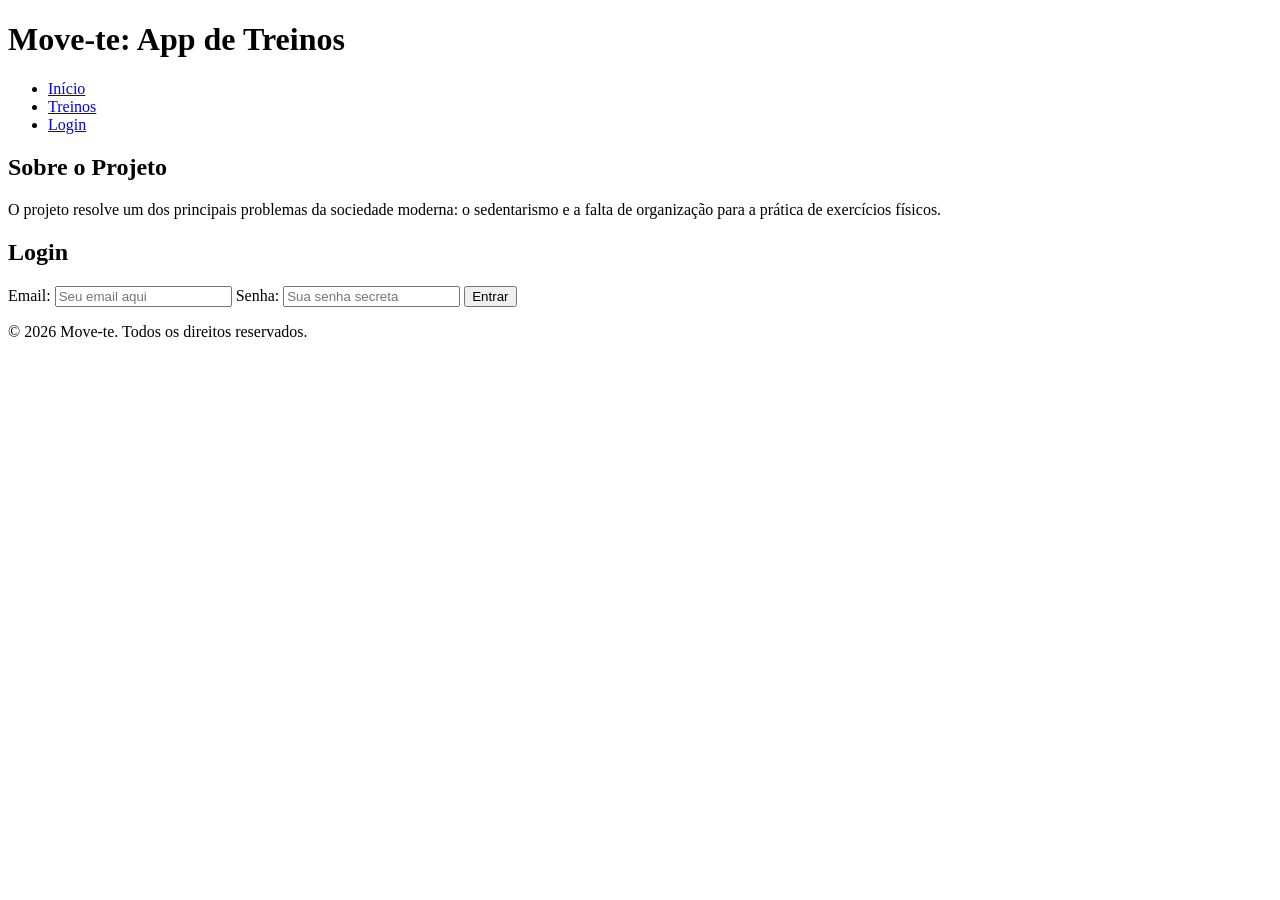
==== index.html @ 278336bd "Create index.html" ====
<!DOCTYPE html>
<html lang="pt-br">
    <head>
        <meta charset="UTF-8">
        <title>App de Treinos</title>
    </head>
    <body>
       
       
        <header>
            <h1>Move-te: App de Treinos</h1>
            <nav>
                <ul>
                    <li><a href="#">Início</a></li>
                    <li><a href="#">Treinos</a></li>
                    <li><a href="#">Login</a></li>
                </ul>
            </nav>
        </header>

        <main>
            <section>
                <h2>Sobre o Projeto</h2>
                <p>
                    O projeto resolve um dos principais problemas da sociedade moderna: 
                    o sedentarismo e a falta de organização para a prática de exercícios físicos.
                </p>
            </section>

            <section>
    <h2>Login</h2>
    <form>
        <label>Email:</label>
<input type="email" placeholder="Seu email aqui">

<label>Senha:</label>
<input type="password" placeholder="Sua senha secreta">

<button type="submit">Entrar</button>
        </form>
</section>

        </main>

        <footer>
            <p>&copy; 2026 Move-te. Todos os direitos reservados.</p>
        </footer>
    </body>
</html>
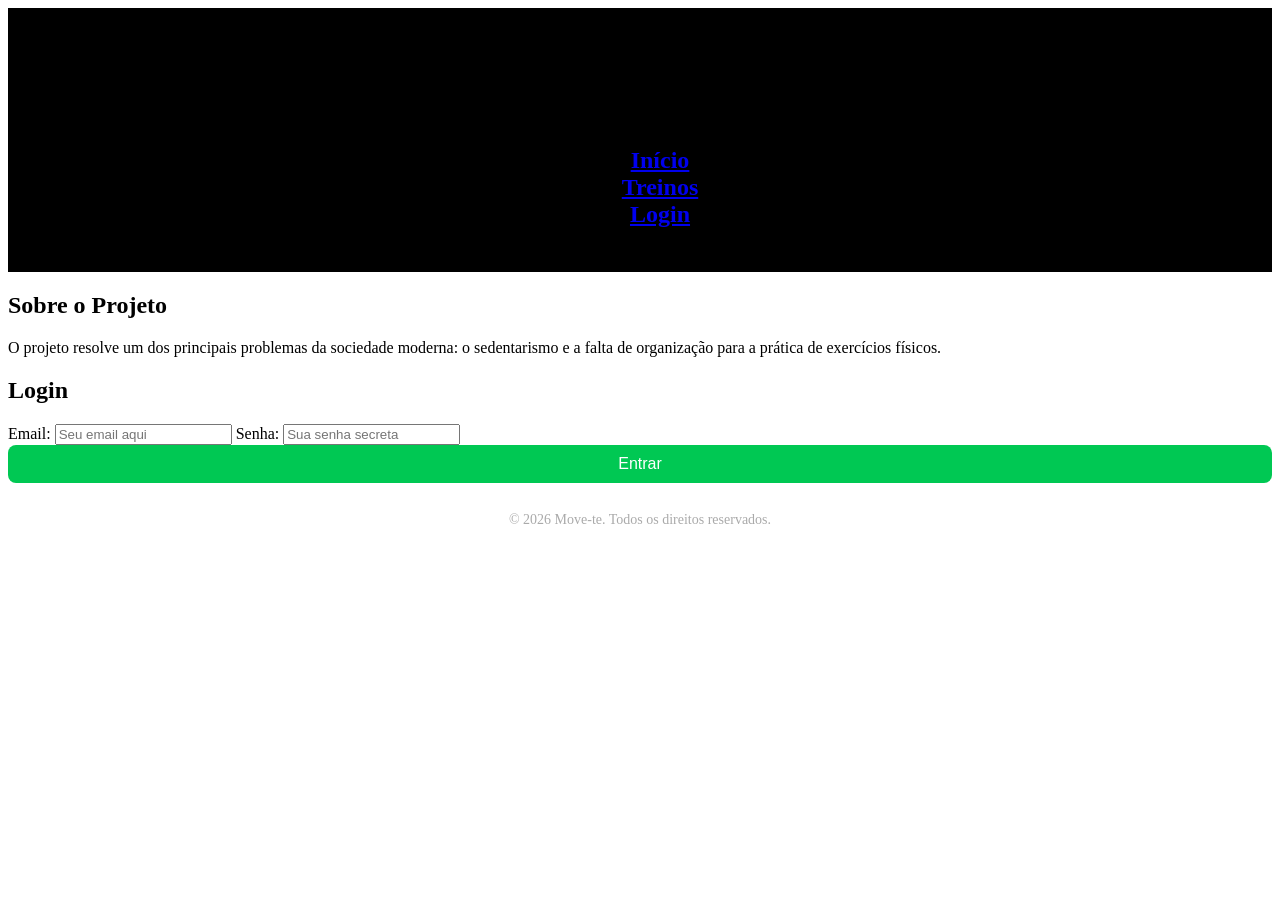
==== commit 5bc97e38: "Update index.html" ====
--- a/index.html
+++ b/index.html
@@ -2,7 +2,8 @@
 <html lang="pt-br">
     <head>
         <meta charset="UTF-8">
-        <title>App de Treinos</title>
+    <title>App Fitness</title>
+    <link rel="stylesheet" href="style.css">
     </head>
     <body>
        
--- a/style.css
+++ b/style.css
@@ -0,0 +1,94 @@
+<!DOCTYPE html>
+<html lang="pt-br">
+<head>
+    <meta charset="UTF-8">
+    <title>App Fitness</title>
+    <style>
+        body {
+            margin: 0;
+            font-family: Arial, sans-serif;
+            background-color: #111;
+            color: white;
+        }
+
+        header {
+            background-color: #000;
+            padding: 20px;
+            text-align: center;
+            font-size: 24px;
+            font-weight: bold;
+        }
+
+        .container {
+            padding: 20px;
+        }
+
+        .card {
+            background-color: #1e1e1e;
+            padding: 15px;
+            margin-bottom: 15px;
+            border-radius: 10px;
+        }
+
+        .card h2 {
+            margin-top: 0;
+        }
+
+        button {
+            width: 100%;
+            padding: 10px;
+            border: none;
+            border-radius: 8px;
+            background-color: #00c853;
+            color: white;
+            font-size: 16px;
+            cursor: pointer;
+        }
+
+        button:hover {
+            background-color: #00a844;
+        }
+
+        footer {
+            text-align: center;
+            padding: 15px;
+            font-size: 14px;
+            color: #aaa;
+        }
+    </style>
+</head>
+<body>
+
+<header>
+    IronTrack - App de Atividade Física
+</header>
+
+<div class="container">
+
+    <div class="card">
+        <h2>Treino de Hoje</h2>
+        <p>Peito e Tríceps</p>
+        <p>Duração: 1 hora</p>
+        <p>Calorias: 500 kcal</p>
+    </div>
+
+    <div class="card">
+        <h2>Próximo Treino</h2>
+        <p>Quarta - Pernas</p>
+    </div>
+
+    <div class="card">
+        <h2>Progresso</h2>
+        <p>Treinos na semana: 3</p>
+    </div>
+
+    <button>Iniciar Treino</button>
+
+</div>
+
+<footer>
+    © 2026 IronTrack
+</footer>
+
+</body>
+</html>
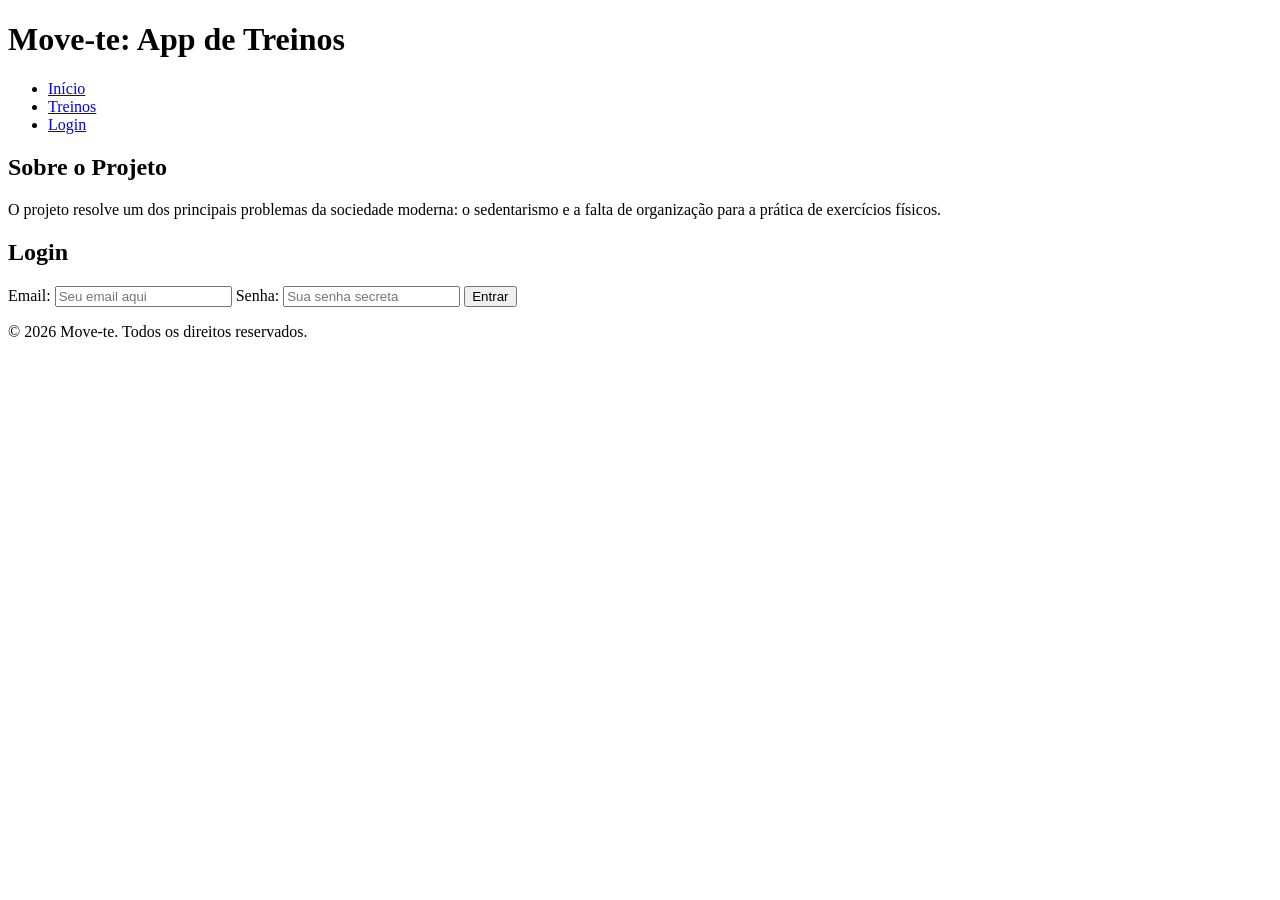
==== commit 9fa0b6f9: "Update index.html" ====
--- a/index.html
+++ b/index.html
@@ -2,7 +2,7 @@
 <html lang="pt-br">
     <head>
         <meta charset="UTF-8">
-    <title>App Fitness</title>
+    <title>App de treino</title>
     <link rel="stylesheet" href="style.css">
     </head>
     <body>
@@ -46,5 +46,6 @@
         <footer>
             <p>&copy; 2026 Move-te. Todos os direitos reservados.</p>
         </footer>
+         <script src="script.js"></script>
     </body>
 </html>
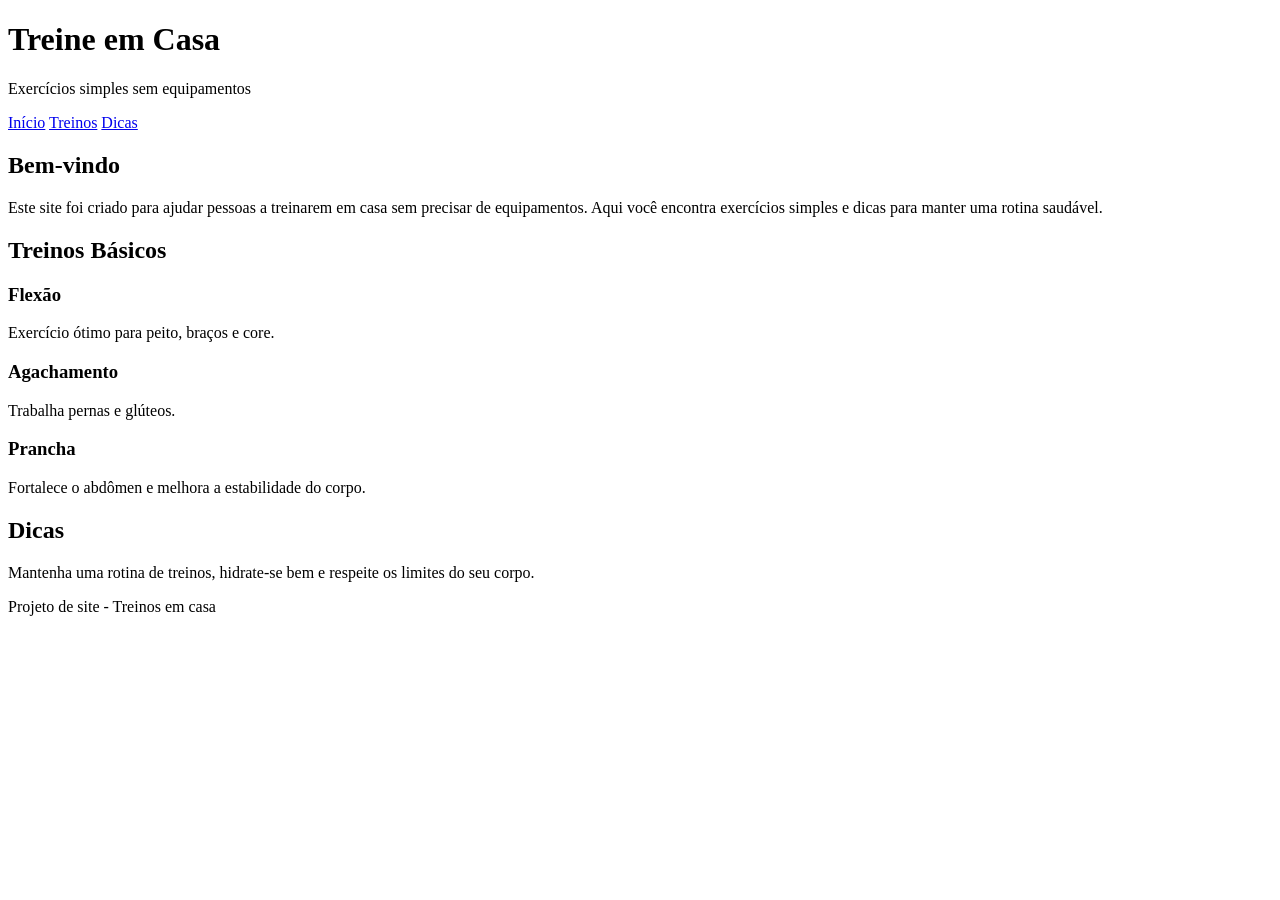
==== commit 082ef2f1: "Update index.html" ====
--- a/index.html
+++ b/index.html
@@ -1,51 +1,61 @@
 <!DOCTYPE html>
 <html lang="pt-br">
-    <head>
-        <meta charset="UTF-8">
-    <title>App de treino</title>
-    <link rel="stylesheet" href="style.css">
-    </head>
-    <body>
-       
-       
-        <header>
-            <h1>Move-te: App de Treinos</h1>
-            <nav>
-                <ul>
-                    <li><a href="#">Início</a></li>
-                    <li><a href="#">Treinos</a></li>
-                    <li><a href="#">Login</a></li>
-                </ul>
-            </nav>
-        </header>
+<head>
+<meta charset="UTF-8">
+<meta name="viewport" content="width=device-width, initial-scale=1.0">
+<title>Treine em Casa</title>
 
-        <main>
-            <section>
-                <h2>Sobre o Projeto</h2>
-                <p>
-                    O projeto resolve um dos principais problemas da sociedade moderna: 
-                    o sedentarismo e a falta de organização para a prática de exercícios físicos.
-                </p>
-            </section>
+<link rel="stylesheet" href="style.css">
+</head>
 
-            <section>
-    <h2>Login</h2>
-    <form>
-        <label>Email:</label>
-<input type="email" placeholder="Seu email aqui">
+<body>
 
-<label>Senha:</label>
-<input type="password" placeholder="Sua senha secreta">
+<header>
+<h1>Treine em Casa</h1>
+<p>Exercícios simples sem equipamentos</p>
+</header>
 
-<button type="submit">Entrar</button>
-        </form>
+<nav>
+<a href="#inicio">Início</a>
+<a href="#treinos">Treinos</a>
+<a href="#dicas">Dicas</a>
+</nav>
+
+<section id="inicio">
+<h2>Bem-vindo</h2>
+<p>Este site foi criado para ajudar pessoas a treinarem em casa sem precisar de equipamentos. Aqui você encontra exercícios simples e dicas para manter uma rotina saudável.</p>
 </section>
 
-        </main>
+<section id="treinos">
+<h2>Treinos Básicos</h2>
 
-        <footer>
-            <p>&copy; 2026 Move-te. Todos os direitos reservados.</p>
-        </footer>
-         <script src="script.js"></script>
-    </body>
+<div>
+<h3>Flexão</h3>
+<p>Exercício ótimo para peito, braços e core.</p>
+</div>
+
+<div>
+<h3>Agachamento</h3>
+<p>Trabalha pernas e glúteos.</p>
+</div>
+
+<div>
+<h3>Prancha</h3>
+<p>Fortalece o abdômen e melhora a estabilidade do corpo.</p>
+</div>
+
+</section>
+
+<section id="dicas">
+<h2>Dicas</h2>
+<p>Mantenha uma rotina de treinos, hidrate-se bem e respeite os limites do seu corpo.</p>
+</section>
+
+<footer>
+<p>Projeto de site - Treinos em casa</p>
+</footer>
+
+<script src="script.js"></script>
+
+</body>
 </html>
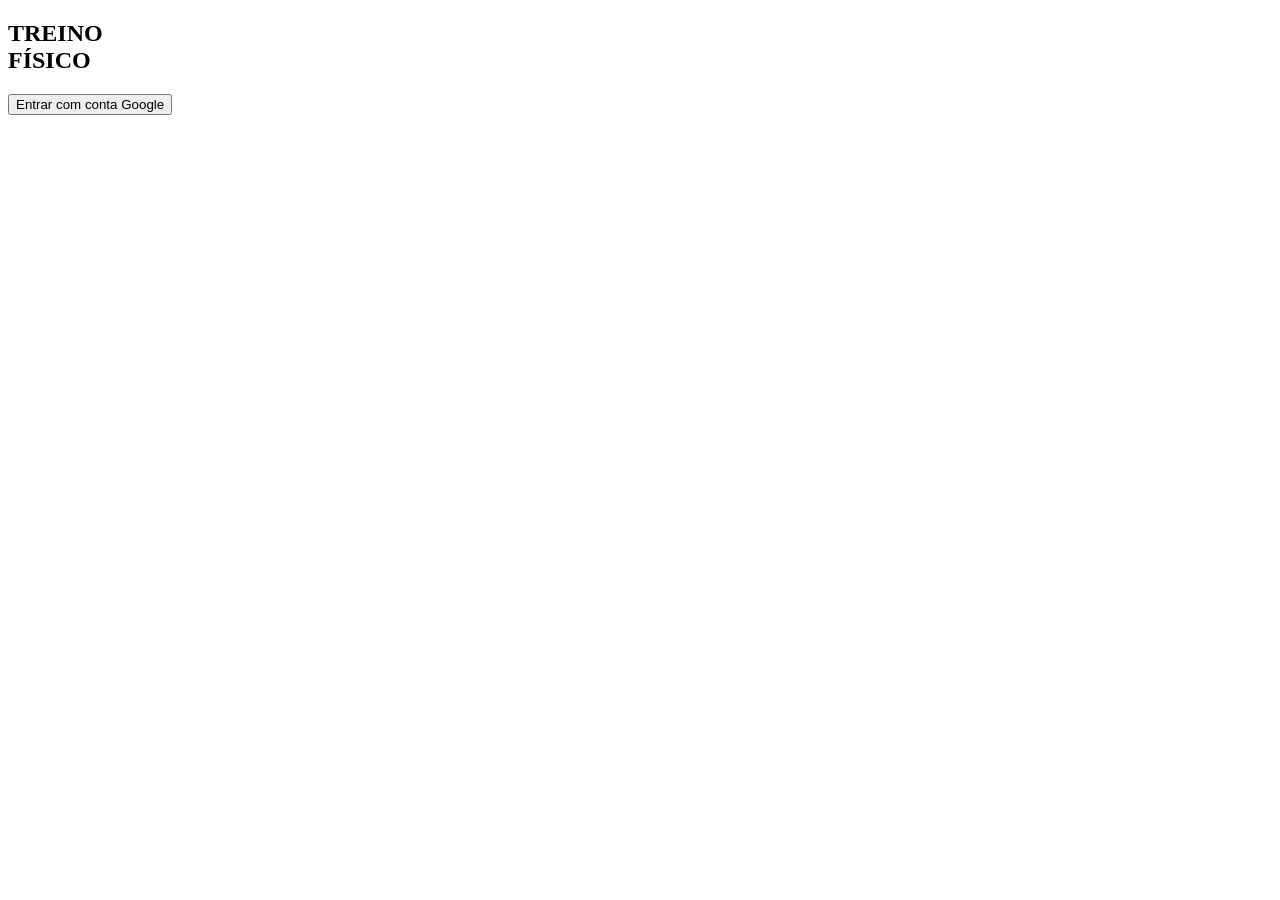
==== commit 4cf3cfd8: "Update index.html" ====
--- a/index.html
+++ b/index.html
@@ -3,59 +3,25 @@
 <head>
 <meta charset="UTF-8">
 <meta name="viewport" content="width=device-width, initial-scale=1.0">
-<title>Treine em Casa</title>
+
+<title>Treino Físico</title>
 
 <link rel="stylesheet" href="style.css">
 </head>
 
 <body>
 
-<header>
-<h1>Treine em Casa</h1>
-<p>Exercícios simples sem equipamentos</p>
-</header>
+<section class="hero">
 
-<nav>
-<a href="#inicio">Início</a>
-<a href="#treinos">Treinos</a>
-<a href="#dicas">Dicas</a>
-</nav>
+<div class="conteudo">
+<h1>TREINO<br>FÍSICO</h1>
 
-<section id="inicio">
-<h2>Bem-vindo</h2>
-<p>Este site foi criado para ajudar pessoas a treinarem em casa sem precisar de equipamentos. Aqui você encontra exercícios simples e dicas para manter uma rotina saudável.</p>
-</section>
-
-<section id="treinos">
-<h2>Treinos Básicos</h2>
-
-<div>
-<h3>Flexão</h3>
-<p>Exercício ótimo para peito, braços e core.</p>
-</div>
-
-<div>
-<h3>Agachamento</h3>
-<p>Trabalha pernas e glúteos.</p>
-</div>
-
-<div>
-<h3>Prancha</h3>
-<p>Fortalece o abdômen e melhora a estabilidade do corpo.</p>
+<button class="login">
+Entrar com conta Google
+</button>
 </div>
 
 </section>
 
-<section id="dicas">
-<h2>Dicas</h2>
-<p>Mantenha uma rotina de treinos, hidrate-se bem e respeite os limites do seu corpo.</p>
-</section>
-
-<footer>
-<p>Projeto de site - Treinos em casa</p>
-</footer>
-
-<script src="script.js"></script>
-
 </body>
 </html>
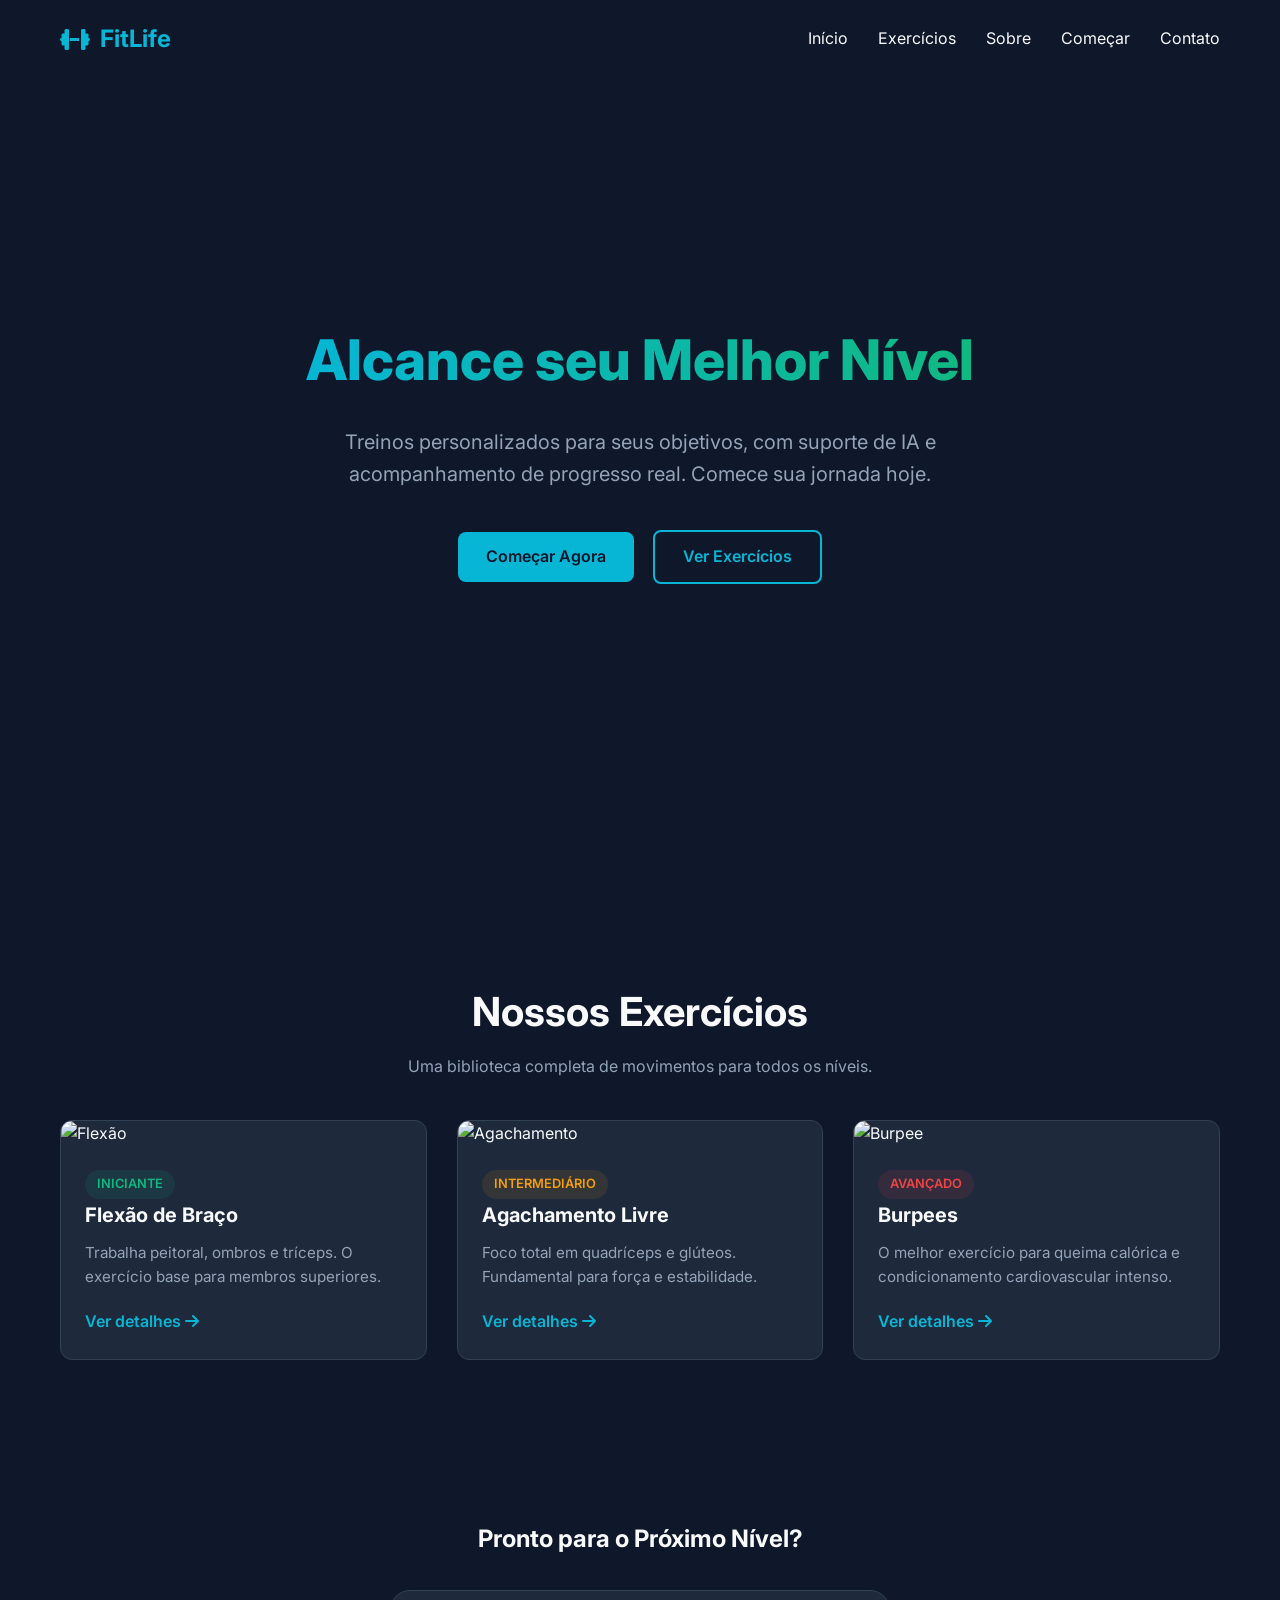
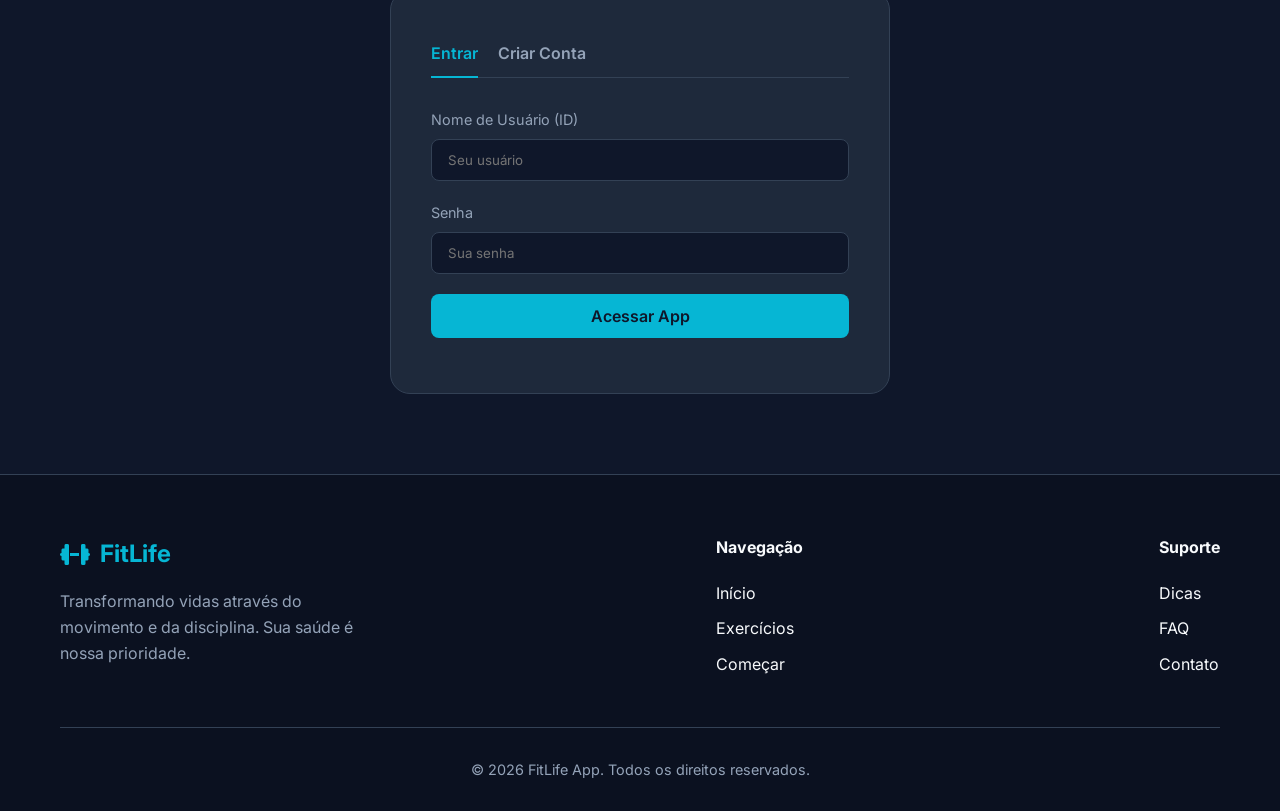
==== commit b3a0d798: "atualizacao" ====
--- a/index.html
+++ b/index.html
@@ -1,27 +1,168 @@
 <!DOCTYPE html>
 <html lang="pt-br">
 <head>
-<meta charset="UTF-8">
-<meta name="viewport" content="width=device-width, initial-scale=1.0">
-
-<title>Treino Físico</title>
-
-<link rel="stylesheet" href="style.css">
+    <meta charset="UTF-8">
+    <meta name="viewport" content="width=device-width, initial-scale=1.0">
+    <title>FitLife - Transforme seu Corpo e Mente</title>
+    <link rel="stylesheet" href="style.css">
+    <!-- Font Awesome -->
+    <link rel="stylesheet" href="https://cdnjs.cloudflare.com/ajax/libs/font-awesome/6.4.0/css/all.min.css">
 </head>
-
 <body>
 
-<section class="hero">
+    <!-- NAVBAR -->
+    <header id="header">
+        <div class="container">
+            <nav>
+                <a href="#" class="logo">
+                    <i class="fas fa-dumbbell"></i> FitLife
+                </a>
+                <ul class="nav-links">
+                    <li><a href="#home">Início</a></li>
+                    <li><a href="#exercises">Exercícios</a></li>
+                    <li><a href="#about">Sobre</a></li>
+                    <li><a href="#auth">Começar</a></li>
+                    <li><a href="#contact">Contato</a></li>
+                </ul>
+                <div class="mobile-menu-btn">
+                    <i class="fas fa-bars"></i>
+                </div>
+            </nav>
+        </div>
+    </header>
 
-<div class="conteudo">
-<h1>TREINO<br>FÍSICO</h1>
+    <!-- HERO SECTION -->
+    <section class="hero" id="home">
+        <div class="container">
+            <div class="hero-content">
+                <h1>Alcance seu Melhor Nível</h1>
+                <p>Treinos personalizados para seus objetivos, com suporte de IA e acompanhamento de progresso real. Comece sua jornada hoje.</p>
+                <div class="hero-btns">
+                    <a href="#auth" class="btn btn-primary">Começar Agora</a>
+                    <a href="#exercises" class="btn btn-outline" style="margin-left: 15px;">Ver Exercícios</a>
+                </div>
+            </div>
+        </div>
+    </section>
 
-<button class="login">
-Entrar com conta Google
-</button>
-</div>
+    <!-- EXERCISES SECTION -->
+    <section class="section-padding" id="exercises">
+        <div class="container">
+            <div class="text-center mb-4">
+                <h2 style="font-size: 2.5rem; margin-bottom: 10px;">Nossos Exercícios</h2>
+                <p style="color: var(--text-muted);">Uma biblioteca completa de movimentos para todos os níveis.</p>
+            </div>
 
-</section>
+            <div class="exercise-grid">
+                <!-- Card 1 -->
+                <div class="exercise-card">
+                    <img src="https://images.unsplash.com/photo-1571019614242-c5c5dee9f50b?w=500&h=300&fit=crop" alt="Flexão" class="exercise-img">
+                    <div class="exercise-info">
+                        <span class="difficulty diff-easy">Iniciante</span>
+                        <h3 class="mt-1">Flexão de Braço</h3>
+                        <p>Trabalha peitoral, ombros e tríceps. O exercício base para membros superiores.</p>
+                        <a href="#auth" style="color: var(--primary); font-weight: 600;">Ver detalhes <i class="fas fa-arrow-right"></i></a>
+                    </div>
+                </div>
 
+                <!-- Card 2 -->
+                <div class="exercise-card">
+                    <img src="https://images.unsplash.com/photo-1534438327276-14e5300c3a48?w=500&h=300&fit=crop" alt="Agachamento" class="exercise-img">
+                    <div class="exercise-info">
+                        <span class="difficulty diff-medium">Intermediário</span>
+                        <h3 class="mt-1">Agachamento Livre</h3>
+                        <p>Foco total em quadríceps e glúteos. Fundamental para força e estabilidade.</p>
+                        <a href="#auth" style="color: var(--primary); font-weight: 600;">Ver detalhes <i class="fas fa-arrow-right"></i></a>
+                    </div>
+                </div>
+
+                <!-- Card 3 -->
+                <div class="exercise-card">
+                    <img src="https://images.unsplash.com/photo-1601422407692-ec4eeec1d9b3?w=500&h=300&fit=crop" alt="Burpee" class="exercise-img">
+                    <div class="exercise-info">
+                        <span class="difficulty diff-hard">Avançado</span>
+                        <h3 class="mt-1">Burpees</h3>
+                        <p>O melhor exercício para queima calórica e condicionamento cardiovascular intenso.</p>
+                        <a href="#auth" style="color: var(--primary); font-weight: 600;">Ver detalhes <i class="fas fa-arrow-right"></i></a>
+                    </div>
+                </div>
+            </div>
+        </div>
+    </section>
+
+    <!-- AUTH SECTION -->
+    <section class="section-padding" id="auth" style="background-color: var(--bg-main);">
+        <div class="container text-center">
+            <h2 class="mb-4">Pronto para o Próximo Nível?</h2>
+            
+            <div class="auth-section">
+                <div class="auth-tabs">
+                    <div class="auth-tab active" id="tab-login" onclick="switchTab('login')">Entrar</div>
+                    <div class="auth-tab" id="tab-register" onclick="switchTab('register')">Criar Conta</div>
+                </div>
+
+                <div id="login-form">
+                    <div class="form-group">
+                        <label for="input-usuario">Nome de Usuário (ID)</label>
+                        <input type="text" id="input-usuario" placeholder="Seu usuário">
+                    </div>
+                    <div class="form-group">
+                        <label for="input-senha">Senha</label>
+                        <input type="password" id="input-senha" placeholder="Sua senha">
+                    </div>
+                    <button id="btn-login" class="btn btn-primary" style="width: 100%;">Acessar App</button>
+                </div>
+
+                <div id="register-form" style="display: none;">
+                    <div class="form-group">
+                        <label for="reg-usuario">Nome de Usuário</label>
+                        <input type="text" id="reg-usuario" placeholder="Como quer ser chamado">
+                    </div>
+                    <div class="form-group">
+                        <label for="reg-senha">Senha</label>
+                        <input type="password" id="reg-senha" placeholder="Crie uma senha forte">
+                    </div>
+                    <button id="btn-cadastrar" class="btn btn-primary" style="width: 100%;">Criar Minha Conta</button>
+                </div>
+
+                <p id="mensagem-aviso" style="margin-top: 15px; font-size: 0.9rem;"></p>
+            </div>
+        </div>
+    </section>
+
+    <!-- FOOTER -->
+    <footer id="contact">
+        <div class="container">
+            <div class="footer-content">
+                <div class="footer-logo">
+                    <a href="#" class="logo mb-2">
+                        <i class="fas fa-dumbbell"></i> FitLife
+                    </a>
+                    <p style="color: var(--text-muted);">Transformando vidas através do movimento e da disciplina. Sua saúde é nossa prioridade.</p>
+                </div>
+                <div class="footer-links">
+                    <h4>Navegação</h4>
+                    <ul>
+                        <li><a href="#home">Início</a></li>
+                        <li><a href="#exercises">Exercícios</a></li>
+                        <li><a href="#auth">Começar</a></li>
+                    </ul>
+                </div>
+                <div class="footer-links">
+                    <h4>Suporte</h4>
+                    <ul>
+                        <li><a href="#">Dicas</a></li>
+                        <li><a href="#">FAQ</a></li>
+                        <li><a href="#">Contato</a></li>
+                    </ul>
+                </div>
+            </div>
+            <div class="footer-bottom">
+                <p>&copy; 2026 FitLife App. Todos os direitos reservados.</p>
+            </div>
+        </div>
+    </footer>
+
+    <script src="script.js"></script>
 </body>
 </html>
--- a/style.css
+++ b/style.css
@@ -0,0 +1,371 @@
+/* ==========================================
+   1. CONFIGURAÇÕES BASE E VARIÁVEIS
+   ========================================== */
+@import url('https://fonts.googleapis.com/css2?family=Inter:wght@300;400;600;700&display=swap');
+
+:root {
+    --bg-main: #0f172a;
+    --bg-surface: #1e293b;
+    --primary: #06b6d4;
+    --primary-dark: #0891b2;
+    --secondary: #10b981;
+    --accent: #f59e0b;
+    --text-main: #f8fafc;
+    --text-muted: #94a3b8;
+    --border: #334155;
+    --glass: rgba(30, 41, 59, 0.7);
+    --transition: all 0.3s ease;
+}
+
+* {
+    margin: 0;
+    padding: 0;
+    box-sizing: border-box;
+    font-family: 'Inter', sans-serif;
+}
+
+html {
+    scroll-behavior: smooth;
+}
+
+body {
+    background-color: var(--bg-main);
+    color: var(--text-main);
+    line-height: 1.6;
+    overflow-x: hidden;
+}
+
+a {
+    text-decoration: none;
+    color: inherit;
+    transition: var(--transition);
+}
+
+ul {
+    list-style: none;
+}
+
+/* ==========================================
+   2. UTILITÁRIOS
+   ========================================== */
+.container {
+    max-width: 1200px;
+    margin: 0 auto;
+    padding: 0 20px;
+}
+
+.section-padding {
+    padding: 80px 0;
+}
+
+.text-center { text-align: center; }
+.mb-1 { margin-bottom: 0.5rem; }
+.mb-2 { margin-bottom: 1rem; }
+.mb-4 { margin-bottom: 2rem; }
+
+.btn {
+    display: inline-block;
+    padding: 12px 28px;
+    border-radius: 8px;
+    font-weight: 600;
+    cursor: pointer;
+    transition: var(--transition);
+    border: none;
+    font-size: 1rem;
+    text-align: center;
+}
+
+.btn-primary {
+    background-color: var(--primary);
+    color: var(--bg-main);
+}
+
+.btn-primary:hover {
+    background-color: var(--primary-dark);
+    transform: translateY(-2px);
+    box-shadow: 0 4px 12px rgba(6, 182, 212, 0.3);
+}
+
+.btn-outline {
+    background-color: transparent;
+    border: 2px solid var(--primary);
+    color: var(--primary);
+}
+
+.btn-outline:hover {
+    background-color: var(--primary);
+    color: var(--bg-main);
+}
+
+/* ==========================================
+   3. NAVBAR
+   ========================================== */
+header {
+    position: fixed;
+    top: 0;
+    left: 0;
+    width: 100%;
+    z-index: 1000;
+    transition: var(--transition);
+    padding: 20px 0;
+}
+
+header.scrolled {
+    background-color: var(--glass);
+    backdrop-filter: blur(10px);
+    padding: 12px 0;
+    border-bottom: 1px solid var(--border);
+}
+
+nav {
+    display: flex;
+    justify-content: space-between;
+    align-items: center;
+}
+
+.logo {
+    font-size: 1.5rem;
+    font-weight: 700;
+    color: var(--primary);
+    display: flex;
+    align-items: center;
+    gap: 10px;
+}
+
+.nav-links {
+    display: flex;
+    gap: 30px;
+}
+
+.nav-links a:hover {
+    color: var(--primary);
+}
+
+.mobile-menu-btn {
+    display: none;
+    font-size: 1.5rem;
+    color: var(--text-main);
+    cursor: pointer;
+}
+
+/* ==========================================
+   4. HERO SECTION
+   ========================================== */
+.hero {
+    height: 100vh;
+    display: flex;
+    align-items: center;
+    background: linear-gradient(rgba(15, 23, 42, 0.8), rgba(15, 23, 42, 0.8)), url('https://images.unsplash.com/photo-1517836357463-d25dfeac3438?ixlib=rb-1.2.1&auto=format&fit=crop&w=1350&q=80');
+    background-size: cover;
+    background-position: center;
+    text-align: center;
+}
+
+.hero-content h1 {
+    font-size: 3.5rem;
+    font-weight: 800;
+    margin-bottom: 20px;
+    background: linear-gradient(to right, #06b6d4, #10b981);
+    -webkit-background-clip: text;
+    -webkit-text-fill-color: transparent;
+}
+
+.hero-content p {
+    font-size: 1.25rem;
+    color: var(--text-muted);
+    max-width: 600px;
+    margin: 0 auto 40px;
+}
+
+/* ==========================================
+   5. EXERCÍCIOS (CARDS)
+   ========================================== */
+.exercise-grid {
+    display: grid;
+    grid-template-columns: repeat(auto-fit, minmax(300px, 1fr));
+    gap: 30px;
+    margin-top: 40px;
+}
+
+.exercise-card {
+    background-color: var(--bg-surface);
+    border-radius: 12px;
+    overflow: hidden;
+    transition: var(--transition);
+    border: 1px solid var(--border);
+}
+
+.exercise-card:hover {
+    transform: translateY(-10px);
+    border-color: var(--primary);
+}
+
+.exercise-img {
+    width: 100%;
+    height: 200px;
+    object-fit: cover;
+}
+
+.exercise-info {
+    padding: 24px;
+}
+
+.exercise-info h3 {
+    font-size: 1.25rem;
+    margin-bottom: 10px;
+}
+
+.exercise-info p {
+    color: var(--text-muted);
+    font-size: 0.95rem;
+    margin-bottom: 20px;
+}
+
+.difficulty {
+    display: inline-block;
+    padding: 4px 12px;
+    border-radius: 20px;
+    font-size: 0.8rem;
+    font-weight: 600;
+    text-transform: uppercase;
+}
+
+.diff-easy { background-color: rgba(16, 185, 129, 0.1); color: #10b981; }
+.diff-medium { background-color: rgba(245, 158, 11, 0.1); color: #f59e0b; }
+.diff-hard { background-color: rgba(239, 68, 68, 0.1); color: #ef4444; }
+
+/* ==========================================
+   6. LOGIN / REGISTER SECTION
+   ========================================== */
+.auth-section {
+    background-color: var(--bg-surface);
+    border-radius: 20px;
+    padding: 40px;
+    max-width: 500px;
+    margin: 0 auto;
+    border: 1px solid var(--border);
+}
+
+.auth-tabs {
+    display: flex;
+    gap: 20px;
+    margin-bottom: 30px;
+    border-bottom: 1px solid var(--border);
+}
+
+.auth-tab {
+    padding: 10px 0;
+    cursor: pointer;
+    font-weight: 600;
+    color: var(--text-muted);
+    position: relative;
+}
+
+.auth-tab.active {
+    color: var(--primary);
+}
+
+.auth-tab.active::after {
+    content: '';
+    position: absolute;
+    bottom: -1px;
+    left: 0;
+    width: 100%;
+    height: 2px;
+    background-color: var(--primary);
+}
+
+.form-group {
+    margin-bottom: 20px;
+    text-align: left;
+}
+
+.form-group label {
+    display: block;
+    margin-bottom: 8px;
+    font-size: 0.9rem;
+    color: var(--text-muted);
+}
+
+.form-group input {
+    width: 100%;
+    padding: 12px 16px;
+    background-color: var(--bg-main);
+    border: 1px solid var(--border);
+    border-radius: 8px;
+    color: var(--text-main);
+    transition: var(--transition);
+}
+
+.form-group input:focus {
+    outline: none;
+    border-color: var(--primary);
+}
+
+/* ==========================================
+   7. FOOTER
+   ========================================== */
+footer {
+    padding: 60px 0 30px;
+    background-color: #0b1120;
+    border-top: 1px solid var(--border);
+}
+
+.footer-content {
+    display: flex;
+    justify-content: space-between;
+    flex-wrap: wrap;
+    gap: 40px;
+    margin-bottom: 40px;
+}
+
+.footer-logo {
+    max-width: 300px;
+}
+
+.footer-links h4 {
+    margin-bottom: 20px;
+    color: var(--text-main);
+}
+
+.footer-links ul li {
+    margin-bottom: 10px;
+}
+
+.footer-bottom {
+    text-align: center;
+    padding-top: 30px;
+    border-top: 1px solid var(--border);
+    color: var(--text-muted);
+    font-size: 0.9rem;
+}
+
+/* ==========================================
+   8. RESPONSIVIDADE
+   ========================================== */
+@media (max-width: 768px) {
+    .nav-links {
+        display: none; /* Em um projeto real, faríamos um menu hambúrguer */
+    }
+
+    .mobile-menu-btn {
+        display: block;
+    }
+
+    .hero-content h1 {
+        font-size: 2.5rem;
+    }
+
+    .hero-content p {
+        font-size: 1.1rem;
+    }
+
+    .section-padding {
+        padding: 60px 0;
+    }
+}
+
+/* Estilos específicos para o formulário e dashboard que serão integrados */
+.app-container {
+    padding-top: 100px; /* Offset for fixed navbar */
+}
